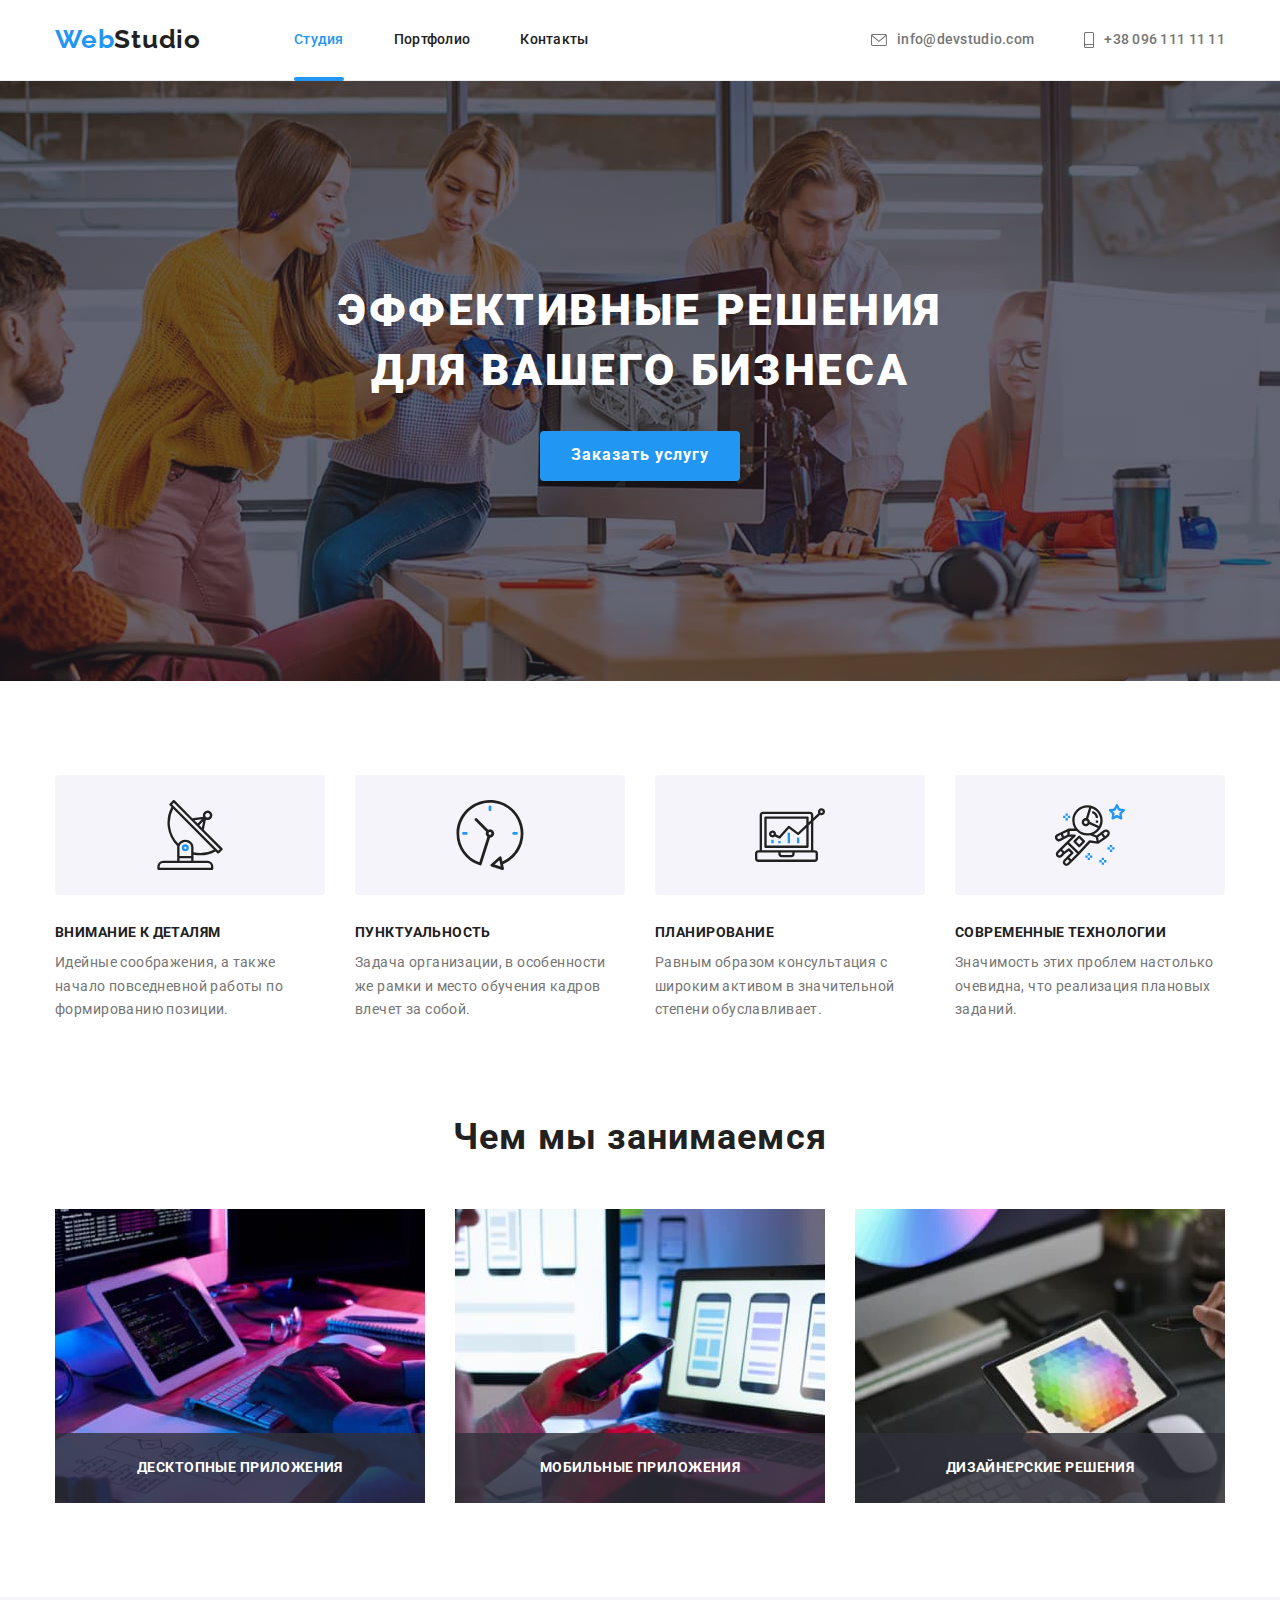
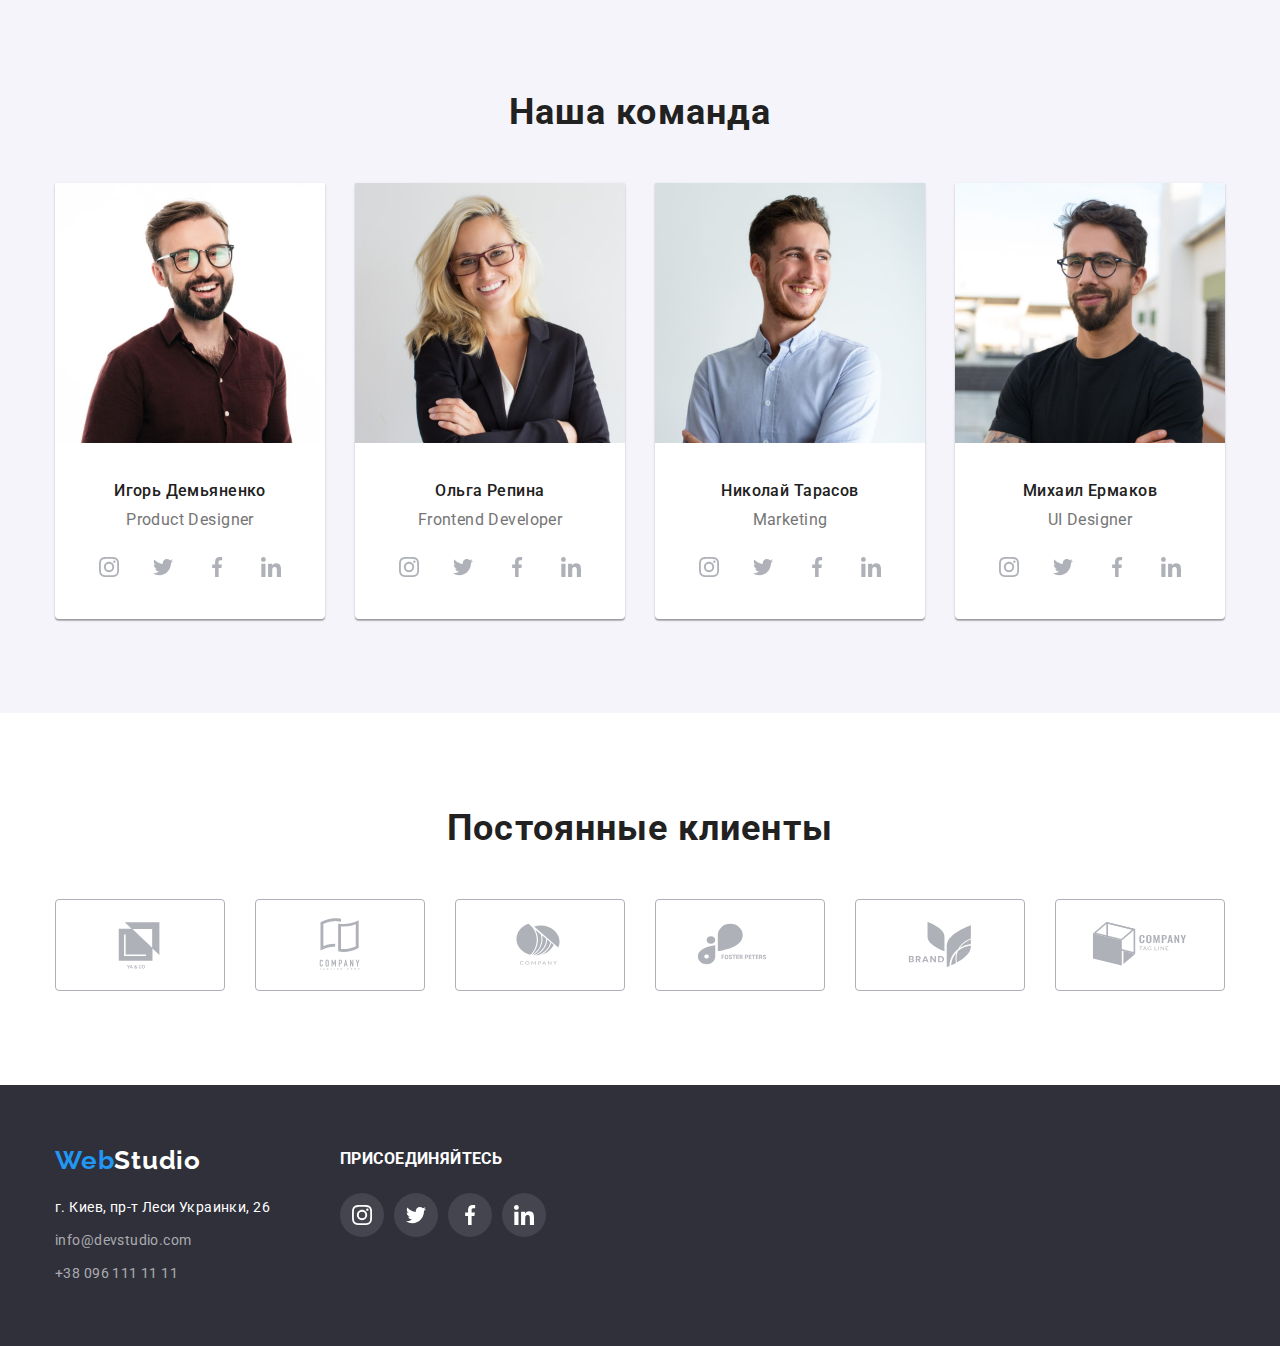
==== index.html @ 1e90ae05 "Добавляет файлы из ДЗ №5" ====
<!DOCTYPE html>
<html lang="ru">
<head>
    <meta charset="UTF-8">
    <meta http-equiv="X-UA-Compatible" content="IE=edge">
    <meta name="viewport" content="width=device-width, initial-scale=1.0">
    <title>Студия</title>
    <link rel="preconnect" href="https://fonts.gstatic.com">
    <link href="https://fonts.googleapis.com/css2?family=Raleway:wght@700&family=Roboto:wght@400;500;700;900&display=swap" rel="stylesheet">
    <link rel="stylesheet" href="https://cdnjs.cloudflare.com/ajax/libs/modern-normalize/1.0.0/modern-normalize.css">
    <link rel="stylesheet" href="./css/styles.css" />
</head>
<body>
<header class="header">   
    <div class="container">
        <nav class="navigation">
            <a class="logo" href="./index.html" lang="en"><span class="accent-logo">Web</span>Studio</a>
             <ul class="list site-nav">
            <li class="site-nav-item"><a class="link nav-item current" href="./index.html">Студия</a></li>
            <li class="site-nav-item"><a class="link nav-item" href="./portfolio.html">Портфолио</a></li>
            <li class="site-nav-item"><a class="link nav-item" href="">Контакты</a></li>
        </ul>
        </nav>
        <ul class="list contacts">
            <li class="contacts-item">
                
                <a class="link" href="mailto:info@devstudio.com">
                    <svg class="contacts-icon" width="16" height="12">
                        <use href="./images/icons.svg#icon-envelope"></use>
                    </svg>info@devstudio.com</a></li>
            <li class="contacts-item">
                
                <a class="link" href="tel:+380961111111"><svg class="contacts-icon" width="10" height="16">
                    <use href="./images/icons.svg#icon-smartphone"></use>
                </svg>+38 096 111 11 11</a></li>
        </ul>
    </div>
  
</header>
<main>
<section class="hero">
    <div class="container">
        <h1 class="hero-title">Эффективные решения для вашего бизнеса</h1>
        <button type="button" class="button" data-modal-open>Заказать услугу</button>
    </div>
    <div class="backdrop is-hidden" data-modal>
        <div class="modal">
            <button class="modal-close" data-modal-close>
                <svg class="cross" width="11" height="11">
                    <use href="./images/icons.svg#icon-cross"></use>
                </svg>
            </button>
        </div>
        
    </div>
  </section>
<section class="section features">
    <div class="container">
        <h2 class="section-title hidden">Преимущества</h2>
    <ul class="list">
        <li class="features-list-item">
            <div class="feature-pic">
                <svg width="70" height="70">
                    <use href="./images/icons.svg#icon-antenna-1"></use>
        
                </svg>
                </div>
            <h3 class="title">Внимание к деталям</h3>
            <p class="description">Идейные соображения, а также начало повседневной работы по формированию позиции.</p>
        </li>
        <li class="features-list-item">
            <div class="feature-pic">
                <svg width="70" height="70">
                    <use href="./images/icons.svg#icon-clock-1"></use>
        
                </svg>
                </div>
            <h3 class="title">Пунктуальность</h3>
            <p class="description">Задача организации, в особенности же рамки и место обучения кадров влечет за собой.</p>
        </li>
        <li class="features-list-item">
            <div class="feature-pic">
                <svg width="70" height="70">
                    <use href="./images/icons.svg#icon-diagram-1"></use>
        
                </svg>
                </div>
            <h3 class="title">Планирование</h3>
            <p class="description">Равным образом консультация с широким активом в значительной степени обуславливает.</p>
        </li>
        <li class="features-list-item">
            <div class="feature-pic">
                <svg width="70" height="70">
                    <use href="./images/icons.svg#icon-astronaut-1"></use>
        
                </svg>
                </div>
            <h3 class="title">Современные технологии</h3>
            <p class="description">Значимость этих проблем настолько очевидна, что реализация плановых заданий.</p>
        </li>
    </ul>
    </div>
</section>
<section class="section work">
   <div class="container">
    <h2 class="section-title centered">Чем мы занимаемся</h2>
    <ul class="list">
        <li class="list-item work-card">
            <img class="working-pic" src="./images/img1.jpg" alt="Рабочий процесс" width="370" height="294">
            <div class="overlay-work"><h3 class="work-description">Десктопные приложения</h3></div>
        </li>
        <li class="list-item work-card">
            <img class="working-pic" src="./images/img2.jpg" alt="Рабочий процесс" width="370" height="294">
            <div class="overlay-work"><h3 class="work-description">Мобильные приложения</h3></div>
        </li>
        <li class="list-item work-card">
            <img class="working-pic" src="./images/img3.jpg" alt="Рабочий процесс" width="370" height="294">
            <div class="overlay-work"><h3 class="work-description">Дизайнерские решения</h3></div>
        </li>
    </ul>
   </div>
</section>
<section class="section team">
    <div class="container">
        <h2 class="section-title centered">Наша команда</h2>
    <ul class="list team-items">
        <li class="team-item">
            <img class="team-item-pic" src="./images/our-team/ihor-demyanenko.jpg" alt="фото сотрудника" width="270" height="260"> 
            <h3 class="title">Игорь Демьяненко</h3>
            <p class="specialty" lang="en">Product Designer</p> 
            <div class="social-links">
                <a class="link social-link" href="" target="_blank" rel="noopener, noreferer">
                   <svg class="social-icon" width="20" height="20">
                       <use href="./images/icons.svg#icon-instagram-2"></use>
                   </svg>
                </a>
                <a class="link social-link" href="" target="_blank" rel="noopener, noreferer">
                    <svg class="social-icon" width="20" height="20">
                        <use href="./images/icons.svg#icon-twitter-1"></use>
                    </svg>
                 </a>
                 <a class="link social-link" href="" target="_blank" rel="noopener, noreferer">
                    <svg class="social-icon" width="20" height="20">
                        <use href="./images/icons.svg#icon-facebook-1"></use>
                    </svg>
                 </a>
                 <a class="link social-link" href="" target="_blank" rel="noopener, noreferer">
                    <svg class="social-icon" width="20" height="20">
                        <use href="./images/icons.svg#icon-linkedin-1"></use>
                    </svg>
                 </a>
            </div>
        </li>
        <li class="team-item">
            <img class="team-item-pic" src="./images/our-team/olga-repina.jpg" alt="фото сотрудника" width="270" height="260"> 
            <h3 class="title">Ольга Репина</h3> 
            <p class="specialty" lang="en">Frontend Developer</p> 
            <div class="social-links">
                <a class="link social-link" href="" target="_blank" rel="noopener, noreferer">
                   <svg class="social-icon" width="20" height="20">
                       <use href="./images/icons.svg#icon-instagram-2"></use>
                   </svg>
                </a>
                <a class="link social-link" href="" target="_blank" rel="noopener, noreferer">
                    <svg class="social-icon" width="20" height="20">
                        <use href="./images/icons.svg#icon-twitter-1"></use>
                    </svg>
                 </a>
                 <a class="link social-link" href="" target="_blank" rel="noopener, noreferer">
                    <svg class="social-icon" width="20" height="20">
                        <use href="./images/icons.svg#icon-facebook-1"></use>
                    </svg>
                 </a>
                 <a class="link social-link" href="" target="_blank" rel="noopener, noreferer">
                    <svg class="social-icon" width="20" height="20">
                        <use href="./images/icons.svg#icon-linkedin-1"></use>
                    </svg>
                 </a>
            </div>
        </li>
        <li class="team-item">
            <img class="team-item-pic" src="./images/our-team/nikolay-tarasov.jpg" alt="фото сотрудника" width="270" height="260">
            <h3 class="title">Николай Тарасов</h3>
            <p class="specialty" lang="en">Marketing</p> 
            <div class="social-links">
                <a class="link social-link" href="" target="_blank" rel="noopener, noreferer">
                   <svg class="social-icon" width="20" height="20">
                       <use href="./images/icons.svg#icon-instagram-2"></use>
                   </svg>
                </a>
                <a class="link social-link" href="" target="_blank" rel="noopener, noreferer">
                    <svg class="social-icon" width="20" height="20">
                        <use href="./images/icons.svg#icon-twitter-1"></use>
                    </svg>
                 </a>
                 <a class="link social-link" href="" target="_blank" rel="noopener, noreferer">
                    <svg class="social-icon" width="20" height="20">
                        <use href="./images/icons.svg#icon-facebook-1"></use>
                    </svg>
                 </a>
                 <a class="link social-link" href="" target="_blank" rel="noopener, noreferer">
                    <svg class="social-icon" width="20" height="20">
                        <use href="./images/icons.svg#icon-linkedin-1"></use>
                    </svg>
                 </a>
            </div>
        </li>
        <li class="team-item">
            <img class="team-item-pic" src="./images/our-team/mihail-yermakov.jpg" alt="фото сотрудника" width="270">
            <h3 class="title">Михаил Ермаков</h3>
            <p class="specialty" lang="en">UI Designer</p> 
            <div class="social-links">
                <a class="link social-link" href="" target="_blank" rel="noopener, noreferer">
                   <svg class="social-icon" width="20" height="20">
                       <use href="./images/icons.svg#icon-instagram-2"></use>
                   </svg>
                </a>
                <a class="link social-link" href="" target="_blank" rel="noopener, noreferer">
                    <svg class="social-icon" width="20" height="20">
                        <use href="./images/icons.svg#icon-twitter-1"></use>
                    </svg>
                 </a>
                 <a class="link social-link" href="" target="_blank" rel="noopener, noreferer">
                    <svg class="social-icon" width="20" height="20">
                        <use href="./images/icons.svg#icon-facebook-1"></use>
                    </svg>
                 </a>
                 <a class="link social-link" href="" target="_blank" rel="noopener, noreferer">
                    <svg class="social-icon" width="20" height="20">
                        <use href="./images/icons.svg#icon-linkedin-1"></use>
                    </svg>
                 </a>
            </div>
        </li>
    </ul>
    </div>
</section>

<section class="section clients">
    <div class="container">
        <h2 class="section-title centered">Постоянные клиенты</h2>
        <ul class="list clients">
            <li class="client-list-item">
                <a class="link client-link" href="" target="_blank" rel="noopener, noreferer">
                    <svg class="client-icon" width="106" height="60">
                        <use href="./images/icons.svg#icon-Logo-1"></use>
                    </svg>
                </a>
            </li>
            <li class="client-list-item">
                <a class="link client-link" href="" target="_blank" rel="noopener, noreferer">
                    <svg class="client-icon"  width="106" height="60">
                        <use href="./images/icons.svg#icon-Logo-2"></use>
                    </svg>
                </a>
            </li>
            <li class="client-list-item">
                <a class="link client-link" href="" target="_blank" rel="noopener, noreferer">
                    <svg class="client-icon"  width="106" height="60">
                        <use href="./images/icons.svg#icon-Logo-3"></use>
                    </svg>
                </a>
            </li>
            <li class="client-list-item">
                <a class="link client-link" href="" target="_blank" rel="noopener, noreferer">
                    <svg class="client-icon"  width="106" height="60">
                        <use href="./images/icons.svg#icon-Logo-4"></use>
                    </svg>
                </a>
            </li>
            <li class="client-list-item">
                <a class="link client-link" href="" target="_blank" rel="noopener, noreferer">
                    <svg class="client-icon"  width="106" height="60">
                        <use href="./images/icons.svg#icon-Logo-5"></use>
                    </svg>
                </a>
            </li>
            <li class="client-list-item">
                <a class="link client-link" href="" target="_blank" rel="noopener, noreferer">
                    <svg class="client-icon"  width="106" height="60">
                        <use href="./images/icons.svg#icon-Logo-6"></use>
                    </svg>
                </a>
            </li>

        </ul>

    </div>
</section>

</main>
<footer class="footer">
    
<div class="container">
    <div class="footer-flex">
    <div class="footer-contacts">
        <a class="logo alt-logo" href="./index.html" lang="en"><span class="accent-logo">Web</span>Studio</a>
    <address class="adress">
           
    <ul class="list">
        <li class="list-item">г. Киев, пр-т Леси Украинки, 26</li>
        <li class="transp list-item"><a class="link" href="mailto:info@devstudio.com">info@devstudio.com</a></li>
        <li class="transp list-item"><a class="link" href="tel:+380961111111">+38 096 111 11 11</a></li>
    </ul>

    </address>
</div>
<div class="add">
  <h3 class="title">присоединяйтесь</h3> 
  <div class="social-links">
  <a class="link social-link" href="" target="_blank" rel="noopener, noreferer">
    <svg class="social-icon" width="20" height="20">
        <use href="./images/icons.svg#icon-instagram-2"></use>
    </svg>
 </a>
 <a class="link social-link" href="" target="_blank" rel="noopener, noreferer">
     <svg class="social-icon" width="20" height="20">
         <use href="./images/icons.svg#icon-twitter-1"></use>
     </svg>
  </a>
  <a class="link social-link" href="" target="_blank" rel="noopener, noreferer">
     <svg class="social-icon" width="20" height="20">
         <use href="./images/icons.svg#icon-facebook-1"></use>
     </svg>
  </a>
  <a class="link social-link" href="" target="_blank" rel="noopener, noreferer">
     <svg class="social-icon" width="20" height="20">
         <use href="./images/icons.svg#icon-linkedin-1"></use>
     </svg>
  </a> 
  </div>
</div>
</div>
</div>
   
</footer>
<script src="./js/modal.js"></script>
</body>
</html>
---- css/styles.css ----
:root {
  --main-text-color: #757575;
  --title-color: #212121;
  --accent-color: #2196f3;
  --alt-title-color: #ffffff;
  --alt-text-color: #ffffff;
  --transp-text-color: rgba(255, 255, 255, 0.6);

  --background-color: #ffffff;
  --second-background-color: #f5f4fa;
  --dark-background-color: #2f303a;
  --logo-color: #afb1b8;

  --main-font: "Roboto", sans-serif;
  --logo-font: "Raleway", sans-serif;
}

html {
  box-sizing: border-box;
}

*,
*::before,
*::after {
  box-sizing: inherit;
}

body {
  background: var(--background-color);
  font-family: var(--main-font);
  font-size: 14px;
  line-height: 1.71;
  letter-spacing: 0.03em;
  color: var(--main-text-color);
}

h1,
h2,
h3,
h4,
h5,
h6 {
  margin: 0;
  margin: 0;
}
ul {
  margin: 0;
  padding: 0;
}

p {
  padding: 0;
  margin: 0;
}

.link,
.logo {
  color: inherit;
  text-decoration: none;
}

.link {
  transition: color 250ms cubic-bezier(0.4, 0, 0.2, 1),
    border-color 250ms cubic-bezier(0.4, 0, 0.2, 1);
}

.link:hover,
.link:focus {
  color: var(--accent-color);
}

.list {
  list-style: none;
}

.adress {
  font-style: inherit;
}

.container {
  width: 1200px;
  padding-left: 15px;
  padding-right: 15px;
  margin-left: auto;
  margin-right: auto;
}

.header .container {
  display: flex;
  align-items: center;
}

.navigation {
  display: flex;
  align-items: center;
}

.site-nav .site-nav-item:not(:last-child) {
  margin-right: 50px;
}

.contacts .contacts-item:not(:last-child) {
  margin-right: 50px;
}

.contacts .link {
  display: flex;
  align-items: center;
  padding-top: 32px;
  padding-bottom: 32px;
}

/* .contacts-item {
  display: flex;
  align-items: center;
  transition: color 250ms cubic-bezier(0.4, 0, 0.2, 1);
} */
.contacts-item:hover,
.contacts-item:focus {
  color: var(--accent-color);
}

.contacts-icon {
  margin-right: 10px;
  fill: currentColor;
}

.list.site-nav {
  display: flex;
}

.nav-item {
  display: block;
  padding-top: 32px;
  padding-bottom: 32px;
  font-weight: 500;
  line-height: 1.14;
  letter-spacing: 0.02em;
  color: var(--title-color);
}

.current {
  color: var(--accent-color);
  position: relative;
}

.current::after {
  content: "";
  display: block;
  position: absolute;
  bottom: -1.1px;
  background-color: var(--accent-color);
  width: 100%;
  height: 4px;
  border-radius: 2px;
}

.header .contacts {
  display: flex;
  margin-left: auto;
  font-weight: 500;
  line-height: 1.14;
  letter-spacing: 0.02em;
}

.header {
  border-bottom: 1px solid #ececec;
}
/* LOGO */

.logo {
  font-family: var(--logo-font);
  font-weight: 700;
  font-size: 26px;
  line-height: 1.19;
  letter-spacing: 0.03em;
  color: var(--title-color);
}

.alt-logo {
  color: var(--alt-title-color);
}

.accent-logo {
  color: var(--accent-color);
}

.header .logo {
  margin-right: 93px;
  padding-top: 24px;
  padding-bottom: 25px;
}

/* HERO */
.hero {
  display: flex;
  justify-content: center;
  align-items: center;
  margin-right: auto;
  margin-left: auto;
  padding-top: 200px;
  padding-bottom: 200px;
  max-width: 1600px;
  background-color: var(--dark-background-color);
  background-image: linear-gradient(
      rgba(47, 48, 58, 0.4),
      rgba(47, 48, 58, 0.4)
    ),
    url(../images/hero.jpg);
  background-size: cover;
  background-position: center;
}
.hero .container {
  text-align: center;
}

.hero-title {
  font-weight: 900;
  font-size: 44px;
  line-height: 1.36;
  text-align: center;
  letter-spacing: 0.06em;
  text-transform: uppercase;

  color: var(--alt-title-color);

  width: 696px;
  margin-left: auto;
  margin-right: auto;
  margin-bottom: 30px;
}

.button {
  cursor: pointer;
  border-radius: 4px;
  border: none;
}

.hero .button {
  font-weight: 700;
  font-size: 16px;
  line-height: 1.9;

  text-align: center;
  letter-spacing: 0.06em;
  color: var(--alt-text-color);

  background: var(--accent-color);
  width: 200px;
  height: 50px;
  box-shadow: 0px 4px 4px rgba(0, 0, 0, 0.15);
}

/* section */

.section {
  padding-top: 94px;
  padding-bottom: 94px;
}

.section.features {
  padding-bottom: 0;
}

.section-title {
  font-size: 36px;
  line-height: 1.17;
  text-align: center;
  letter-spacing: 0.03em;

  color: var(--title-color);
}

.section-title.centered {
  text-align: center;
  margin-bottom: 50px;
}
/* features */

.features .list {
  display: flex;
}

.features-list-item {
  width: 270px;
}

.features-list-item:not(:last-child) {
  margin-right: 30px;
}

.feature-pic {
  display: flex;
  align-items: center;
  justify-content: center;
  margin-bottom: 30px;
  height: 120px;
  background: var(--second-background-color);
  border-radius: 4px;
}

.features .title {
  font-size: 14px;
  line-height: 1.14;
  text-transform: uppercase;
  color: var(--title-color);
  margin-bottom: 10px;
}

.hidden {
  position: absolute !important;
  clip: rect(1px 1px 1px 1px);
  clip: rect(1px, 1px, 1px, 1px);
  padding: 0 !important;
  border: 0 !important;
  height: 1px !important;
  width: 1px !important;
  overflow: hidden;
}

/* work */
.work .list {
  display: flex;
}

.work .list-item:not(:last-child) {
  margin-right: 30px;
}

.working-pic {
  display: block;
}
.work-card {
  position: relative;
}
.overlay-work {
  position: absolute;
  display: flex;
  align-items: center;
  justify-content: center;
  bottom: 0;
  width: 100%;
  height: 70px;

  background-color: rgba(47, 48, 58, 0.8);
  color: var(--alt-title-color);
}

.work-description {
  font-size: 14px;
  line-height: 1.14;
  text-transform: uppercase;
}

/* team*/

.list.team-items {
  display: flex;
}

.team {
  background-color: var(--second-background-color);
}
.team-item {
  padding-bottom: 30px;
  background-color: var(--background-color);
  box-shadow: 0px 1px 3px rgba(0, 0, 0, 0.12), 0px 1px 1px rgba(0, 0, 0, 0.14),
    0px 2px 1px rgba(0, 0, 0, 0.2);
  border-radius: 0px 0px 4px 4px;
}

.team-item:not(:last-child) {
  margin-right: 30px;
}

.team-items .title {
  font-weight: 500;
  font-size: 16px;
  line-height: 1.19;
  text-align: center;
  color: var(--title-color);
  margin-bottom: 10px;
}
.team-item .team-item-pic {
  margin-bottom: 30px;
}

.specialty {
  font-size: 16px;
  line-height: 1.19;
  text-align: center;
  margin-bottom: 16px;
}

.social-links {
  display: flex;
  justify-content: center;
}

.social-link {
  display: flex;
  align-items: center;
  justify-content: center;
  width: 44px;
  height: 44px;
  border-radius: 50%;
  color: var(--logo-color);
  transition: color 250ms cubic-bezier(0.4, 0, 0.2, 1),
    background-color 250ms cubic-bezier(0.4, 0, 0.2, 1);
}

.social-link:not(:last-child) {
  margin-right: 10px;
}

.social-link:hover,
.social-link:focus {
  background-color: var(--accent-color);
  color: var(--alt-text-color);
}

.social-icon {
  fill: currentColor;
}

/* clients */

.clients {
  display: flex;
}

.client-link {
  display: flex;
  justify-content: center;
  align-items: center;
  width: 170px;
  height: 92px;
  border: 1px solid var(--logo-color);
  border-radius: 4px;
  color: var(--logo-color);
}

.client-link:hover,
.client-link:focus {
  border-color: var(--accent-color);
}

.client-list-item:not(:last-child) {
  margin-right: 30px;
}

.client-icon {
  fill: currentColor;
}

/* portfolio */

.portfolio-menu {
  display: flex;
  justify-content: center;
  margin-bottom: 50px;
}

.portfolio .button {
  padding: 6px 22px;

  font-weight: 500;
  font-size: 16px;
  line-height: 1.62;
  text-align: center;
  letter-spacing: 0.03em;
  color: var(--title-color);

  background: var(--second-background-color);
  border-width: 0px;
  box-shadow: none;
  transition-property: color, background-color, box-shadow;
  transition-duration: 250ms;
  transition-timing-function: cubic-bezier(0.4, 0, 0.2, 1);
}

.portfolio-menu-item:not(:last-child) {
  margin-right: 8px;
}

.portfolio .button:hover,
.portfolio .button:focus {
  color: var(--alt-text-color);
  background: var(--accent-color);
  box-shadow: 0px 3px 1px rgba(0, 0, 0, 0.1), 0px 1px 2px rgba(0, 0, 0, 0.08),
    0px 2px 2px rgba(0, 0, 0, 0.12);
  border-radius: 4px;
}

.list.portfolio-items {
  display: flex;
  flex-wrap: wrap;
}

.portfolio-item {
  margin-right: 30px;
  margin-bottom: 30px;
  transition: box-shadow 250ms cubic-bezier(0.4, 0, 0.2, 1);
}

.portfolio-item:hover,
.portfolio-item:focus {
  box-shadow: 0px 1px 1px rgba(0, 0, 0, 0.12), 0px 4px 4px rgba(0, 0, 0, 0.06),
    1px 4px 6px rgba(0, 0, 0, 0.16);
}

.caption {
  padding: 20px 24px;
  border: 1px solid #eeeeee;
  border-top: transparent;
}

.portfolio-item:nth-child(3n) {
  margin-right: 0px;
}

.portfolio-item:nth-last-child(-n + 3) {
  margin-bottom: 0;
}

.portfolio-img {
  display: block;
}

.portfolio-items .title {
  display: block;
  margin-bottom: 4px;
  font-weight: 700;
  font-size: 18px;
  line-height: 2;
  letter-spacing: 0.06em;
  color: var(--title-color);
}

.portfolio-items .category {
  display: block;
  font-size: 16px;
  line-height: 1.87;
  color: var(--main-text-color);
}

.portfolio-thumb {
  position: relative;
  overflow: hidden;
}

.portfolio-overlay {
  position: absolute;
  top: 0;
  width: 100%;
  height: 100%;
  padding: 63px 24px;
  background-color: var(--accent-color);

  transform: translatey(100%);
  transition-property: transform;
  transition-duration: 250ms;
  transition-timing-function: cubic-bezier(0.4, 0, 0.2, 1);
}

.overlay-description {
  font-size: 18px;
  line-height: 1, 56;
  color: var(--alt-text-color);
}

.portfolio-item-link:hover .portfolio-overlay,
.portfolio-item-link:focus .portfolio-overlay {
  transform: translatey(0);
}

/* footer */

.footer {
  background-color: var(--dark-background-color);
  padding-top: 60px;
  padding-bottom: 60px;
}
.footer .list {
  color: var(--alt-text-color);
}
.footer .logo {
  display: block;
  margin-bottom: 20px;
}

.footer .list-item {
  display: block;
}

.footer .list-item:not(:last-child) {
  margin-bottom: 9px;
}

.transp {
  color: var(--transp-text-color);
}

.footer-flex {
  display: flex;
}

.footer-contacts {
  margin-right: 70px;
}

.footer .title {
  text-transform: uppercase;
  color: var(--alt-title-color);
  margin-bottom: 20px;
}

.footer .social-link {
  background-color: rgba(255, 255, 255, 0.1);
  color: var(--alt-text-color);
}

.footer .social-link:hover {
  background-color: var(--accent-color);
}

/* Modal */

.backdrop {
  position: fixed;
  z-index: 10;
  top: 0;
  left: 0;
  width: 100%;
  height: 100%;
  background-color: rgba(0, 0, 0, 0.2);

  transition-property: opacity, visibility;
  transition-duration: 250ms;
  transition-timing-function: cubic-bezier(0.4, 0, 0.2, 1);
}

.modal {
  position: absolute;
  top: 50%;
  left: 50%;
  width: 528px;
  height: 581px;
  max-height: 100vh;
  overflow-y: auto;

  background: var(--background-color);
  box-shadow: 0px 1px 3px rgba(0, 0, 0, 0.12), 0px 1px 1px rgba(0, 0, 0, 0.14),
    0px 2px 1px rgba(0, 0, 0, 0.2);
  border-radius: 4px;
  transform: translate(-50%, -50%) scale(1);

  transition-property: transform, visibility, opacity;
  transition-duration: 250ms;
  transition-timing-function: cubic-bezier(0.4, 0, 0.2, 1);
}

.backdrop.is-hidden {
  visibility: hidden;
  opacity: 0;
  pointer-events: none;
}

.backdrop.is-hidden .modal {
  transform: translate(-50%, -50%) scale(0.5);
}

.modal-close {
  position: absolute;
  top: 8px;
  right: 8px;
  padding: 0;
  width: 30px;
  height: 30px;
  border-radius: 50%;
  background-color: var(--background-color);
  border: 1px solid rgba(0, 0, 0, 0.1);
}
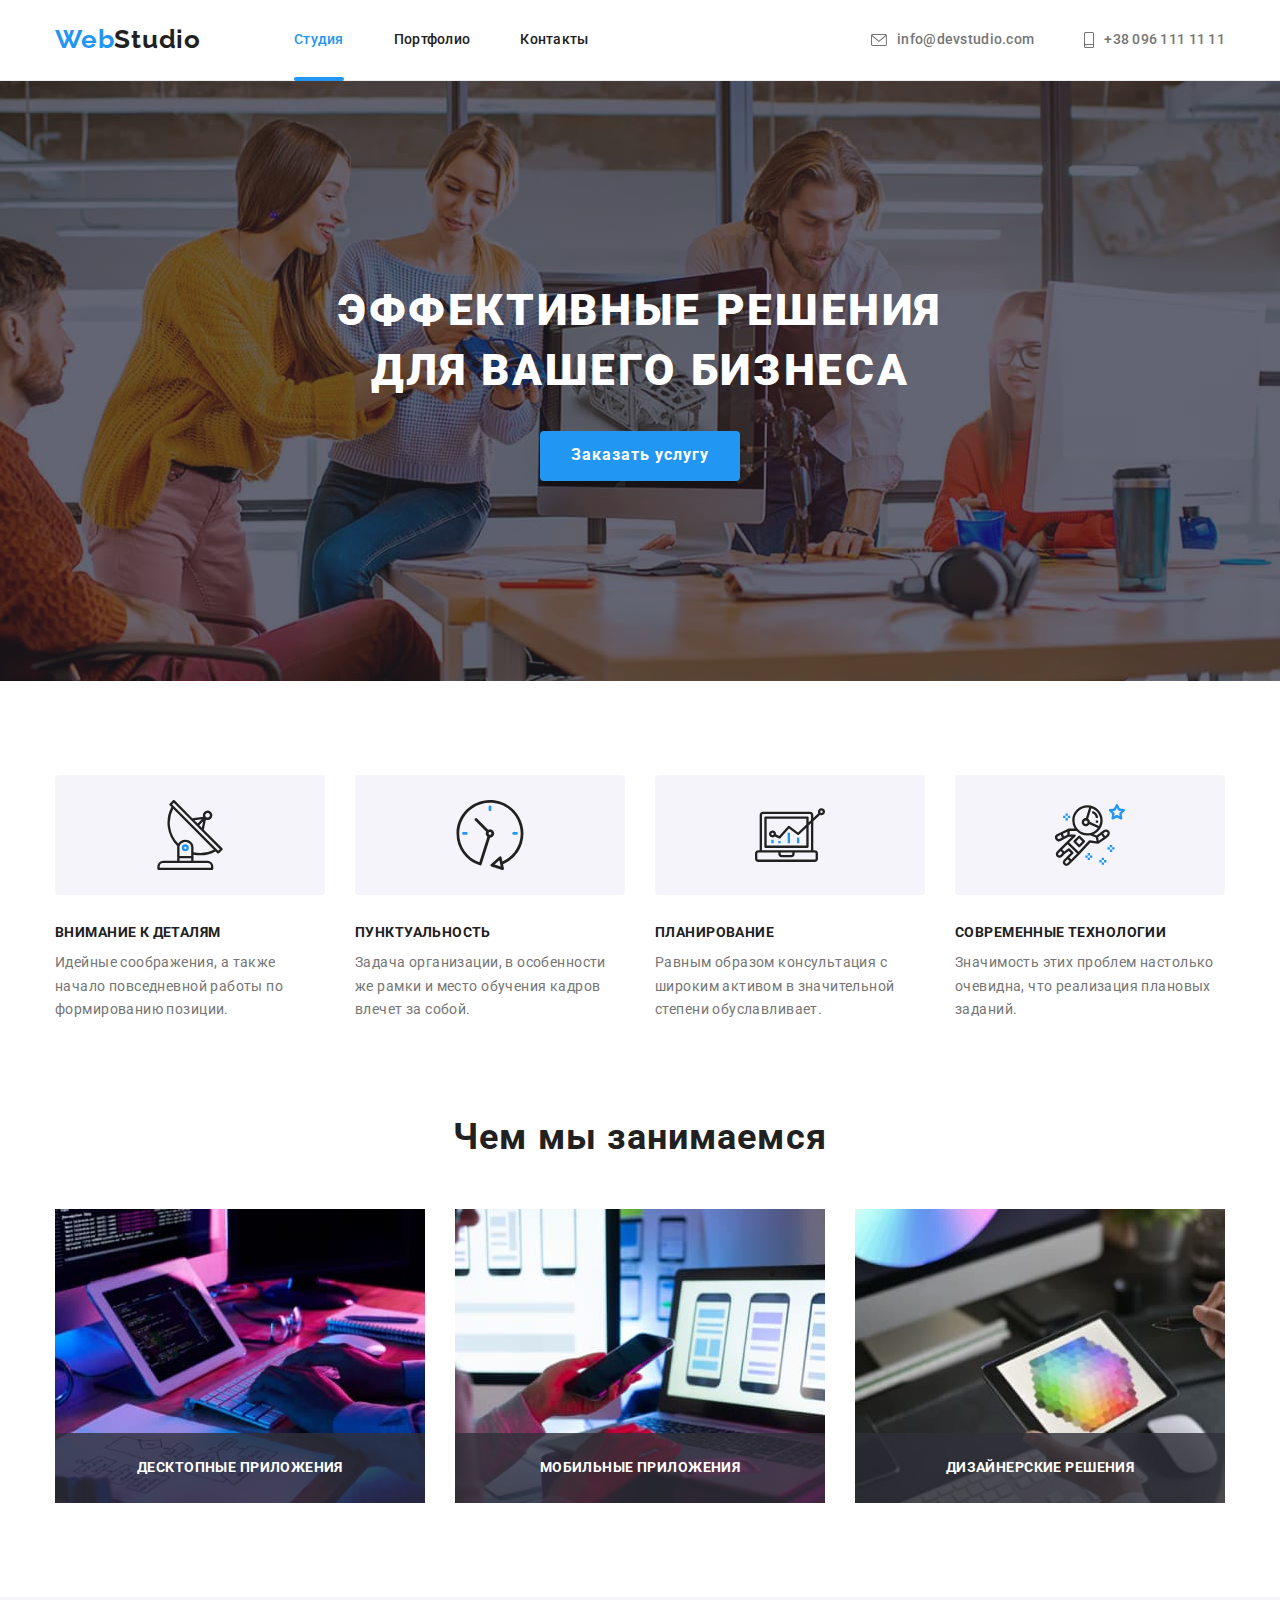
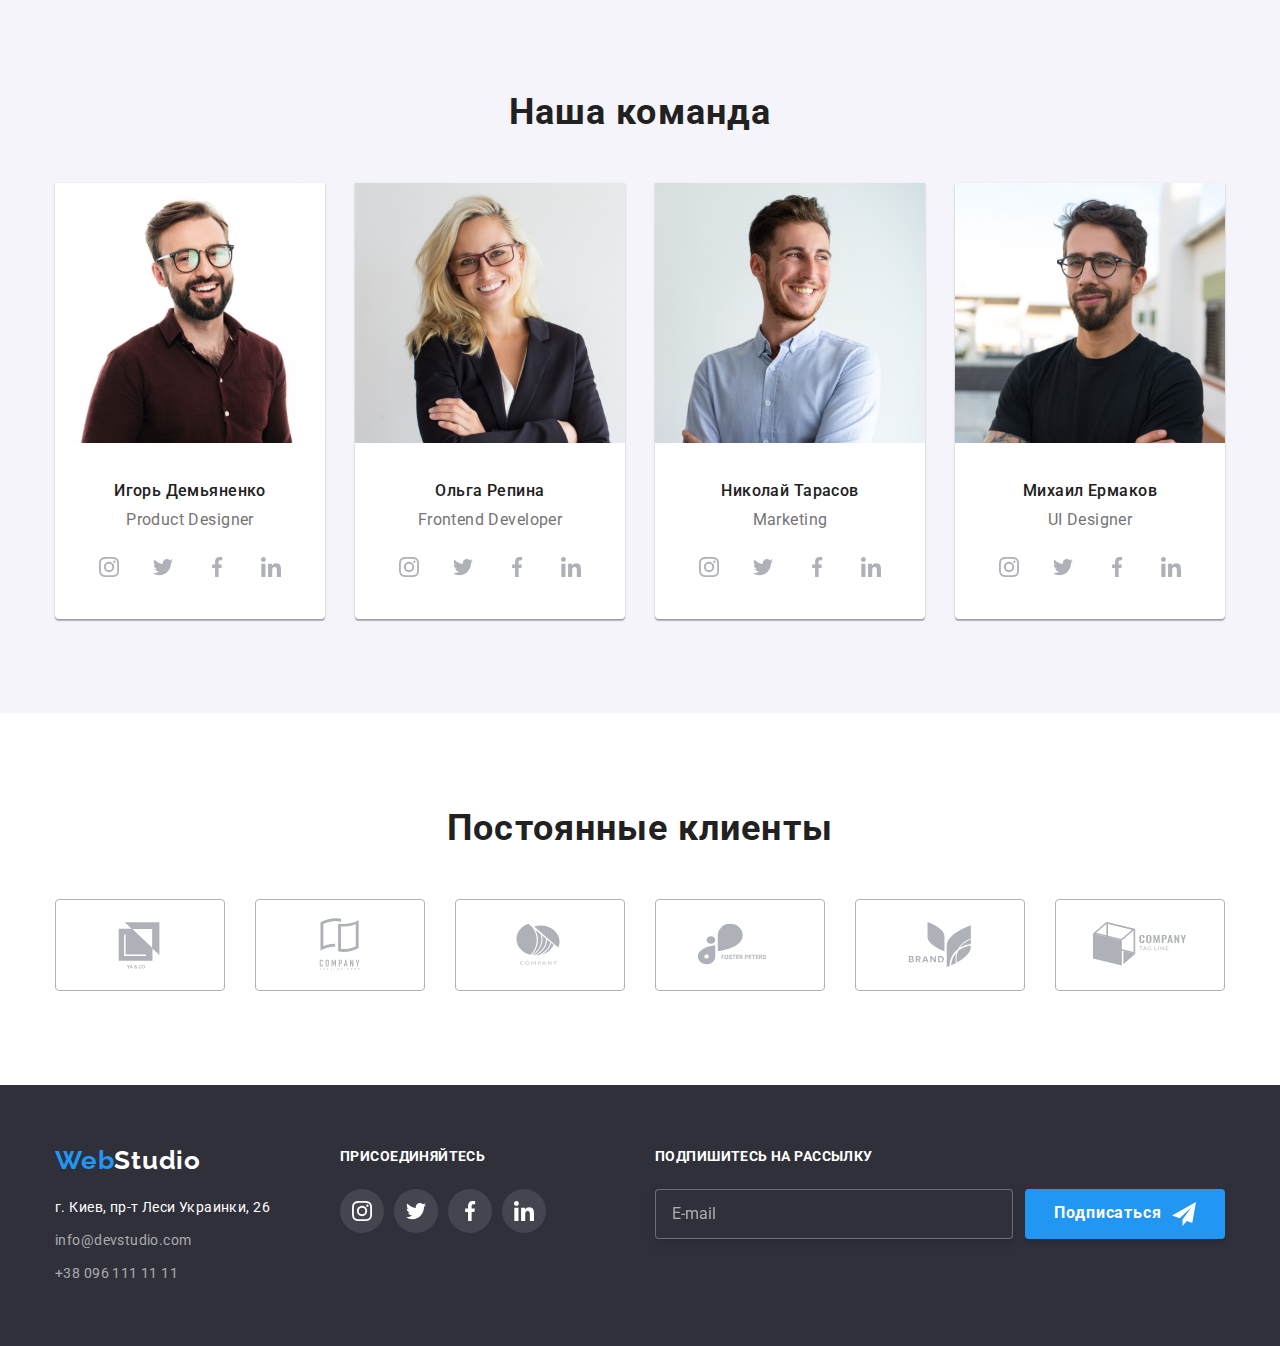
==== commit 69966e1a: "промежуточный коммит" ====
--- a/index.html
+++ b/index.html
@@ -50,6 +50,40 @@
                     <use href="./images/icons.svg#icon-cross"></use>
                 </svg>
             </button>
+            <form class="order-form">
+                <p class="order-form-title">Оставьте свои данные, мы вам перезвоним</p>
+                <div class="order-form-fild">
+                    <label for="user-name" class="order-form-fild-label">Имя</label>
+                    <input class="user-data" type="text" name="user-name" id="user-name"/>
+                    <svg class="user-icon" width="12" height="12">
+                        <use href="./images/icons.svg#icon-user-name"></use>
+                    </svg></input>
+                    
+                </div>
+                <div class="order-form-fild">
+                    <label for="user-phone"  class="order-form-fild-label">Телефон</label>
+                    <input class="user-data" type="tel"  name="user-phone" id="user-phone"/>
+                    <svg class="user-icon" width="13" height="13">
+                        <use href="./images/icons.svg#icon-user-tel"></use>
+                    </svg>
+                </div>
+                <div class="order-form-fild">
+                    <label for="user-mail"  class="order-form-fild-label">Почта</label>
+                    <input class="user-data" type="E-mail"  name="user-mail" id="user-mail"/>
+                    <svg class="user-icon" width="15" height="12">
+                        <use href="./images/icons.svg#icon-user-mail"></use>
+                    </svg>
+                </div>
+                <div class="order-form-fild">
+                    <label for="user-massage" class="order-form-fild-label">Комментарий</label>
+                    <textarea class="user-massage user-data" id="user-massage" name="user-massage" placeholder="Введите текст"></textarea>
+                </div>
+                <div class="user-checkbox-fild">
+                    <input class="user-checkbox hidden" type="checkbox" name="user-checkbox" id="user-checkbox">
+                    <label for="user-checkbox">Соглашаюсь с рассылкой и принимаю <a href="#" class="checkbox-link">Условия договора</a></label>
+                </div>
+                <button class="button order-button" type="submit">Отправить</button>
+                </form>
         </div>
         
     </div>
@@ -330,7 +364,19 @@
   </a> 
   </div>
 </div>
-</div>
+
+<form class="subscription-form">
+<h3 class="subscription-form-title title">Подпишитесь на рассылку</h3>
+<div class="subscription-form-fild">
+<input class="mail-input" type="email" name="mail" id="mail" placeholder="E-mail">
+<button class="button subscription-button" type="submit">Подписаться
+    <svg class="subscription-submit-icon" width="24" height="24">
+        <use href="./images/icons.svg#icon-send"></use>
+    </svg>
+</button>
+</div>
+</div>
+</form>
 </div>
    
 </footer>
--- a/css/styles.css
+++ b/css/styles.css
@@ -110,11 +110,6 @@
   padding-bottom: 32px;
 }
 
-/* .contacts-item {
-  display: flex;
-  align-items: center;
-  transition: color 250ms cubic-bezier(0.4, 0, 0.2, 1);
-} */
 .contacts-item:hover,
 .contacts-item:focus {
   color: var(--accent-color);
@@ -234,14 +229,9 @@
   cursor: pointer;
   border-radius: 4px;
   border: none;
-}
-
-.hero .button {
   font-weight: 700;
   font-size: 16px;
   line-height: 1.9;
-
-  text-align: center;
   letter-spacing: 0.06em;
   color: var(--alt-text-color);
 
@@ -249,6 +239,7 @@
   width: 200px;
   height: 50px;
   box-shadow: 0px 4px 4px rgba(0, 0, 0, 0.15);
+  text-align: center;
 }
 
 /* section */
@@ -610,6 +601,7 @@
 }
 
 .footer .title {
+  font-size: 14px;
   text-transform: uppercase;
   color: var(--alt-title-color);
   margin-bottom: 20px;
@@ -622,6 +614,54 @@
 
 .footer .social-link:hover {
   background-color: var(--accent-color);
+}
+
+/* Форма подписки */
+.subscription-form {
+  display: flex;
+  flex-direction: column;
+  flex-wrap: wrap;
+  margin-left: auto;
+}
+
+.subscription-form-title {
+  display: block;
+  font-weight: 700;
+}
+
+.mail-input {
+  /* display: inline-block; */
+  margin-right: 12px;
+  width: 358px;
+  height: 50px;
+  background-color: var(--dark-background-color);
+  border: 1px solid rgba(255, 255, 255, 0.3);
+  box-sizing: border-box;
+  filter: drop-shadow(0px 4px 4px rgba(0, 0, 0, 0.15));
+  border-radius: 4px;
+  padding: 15px 16px;
+  color: var(--alt-text-color);
+}
+
+.mail-input::placeholder {
+  font-size: 16px;
+  line-height: 1.25;
+
+  color: rgba(255, 255, 255, 0.6);
+}
+.subscription-form-fild {
+  display: flex;
+}
+
+.subscription-button {
+  display: flex;
+  align-items: center;
+  justify-content: center;
+}
+
+.subscription-submit-icon {
+  fill: currentColor;
+  margin-left: 10px;
 }
 
 /* Modal */
@@ -648,6 +688,9 @@
   height: 581px;
   max-height: 100vh;
   overflow-y: auto;
+
+  padding-bottom: 40px;
+  padding-top: 40px;
 
   background: var(--background-color);
   box-shadow: 0px 1px 3px rgba(0, 0, 0, 0.12), 0px 1px 1px rgba(0, 0, 0, 0.14),
@@ -681,3 +724,78 @@
   background-color: var(--background-color);
   border: 1px solid rgba(0, 0, 0, 0.1);
 }
+
+.order-form {
+  display: flex;
+  flex-direction: column;
+  align-items: center;
+}
+
+.order-form-fild {
+  display: flex;
+  flex-direction: column;
+  width: 448px;
+}
+
+.order-form-fild:not(:last-child) {
+  margin-bottom: 10px;
+}
+
+.user-data {
+  height: 40px;
+  padding-left: 35px;
+  border: 1px solid rgba(33, 33, 33, 0.2);
+  border-radius: 4px;
+  outline: none;
+}
+
+.order-form-fild-label {
+  margin-bottom: 4px;
+}
+
+.order-form-title {
+  margin-bottom: 12px;
+
+  font-weight: 700;
+  font-size: 20px;
+  line-height: 1.15;
+
+  color: var(--title-color);
+}
+.order-form-fild {
+  position: relative;
+}
+
+.user-data:focus {
+  border-color: var(--accent-color);
+}
+
+.user-data:focus + .user-icon {
+  fill: var(--accent-color);
+}
+
+.user-icon {
+  position: absolute;
+  bottom: 14px;
+  left: 14px;
+}
+
+.user-massage {
+  box-sizing: border-box;
+  height: 120px;
+  padding: 12px 16px;
+  resize: none;
+}
+
+.checkbox-link {
+  color: var(--accent-color);
+  /* text-decoration: underline; */
+}
+
+.user-checkbox-fild {
+  margin-top: 10px;
+}
+
+.order-button {
+  margin-top: 30px;
+}
